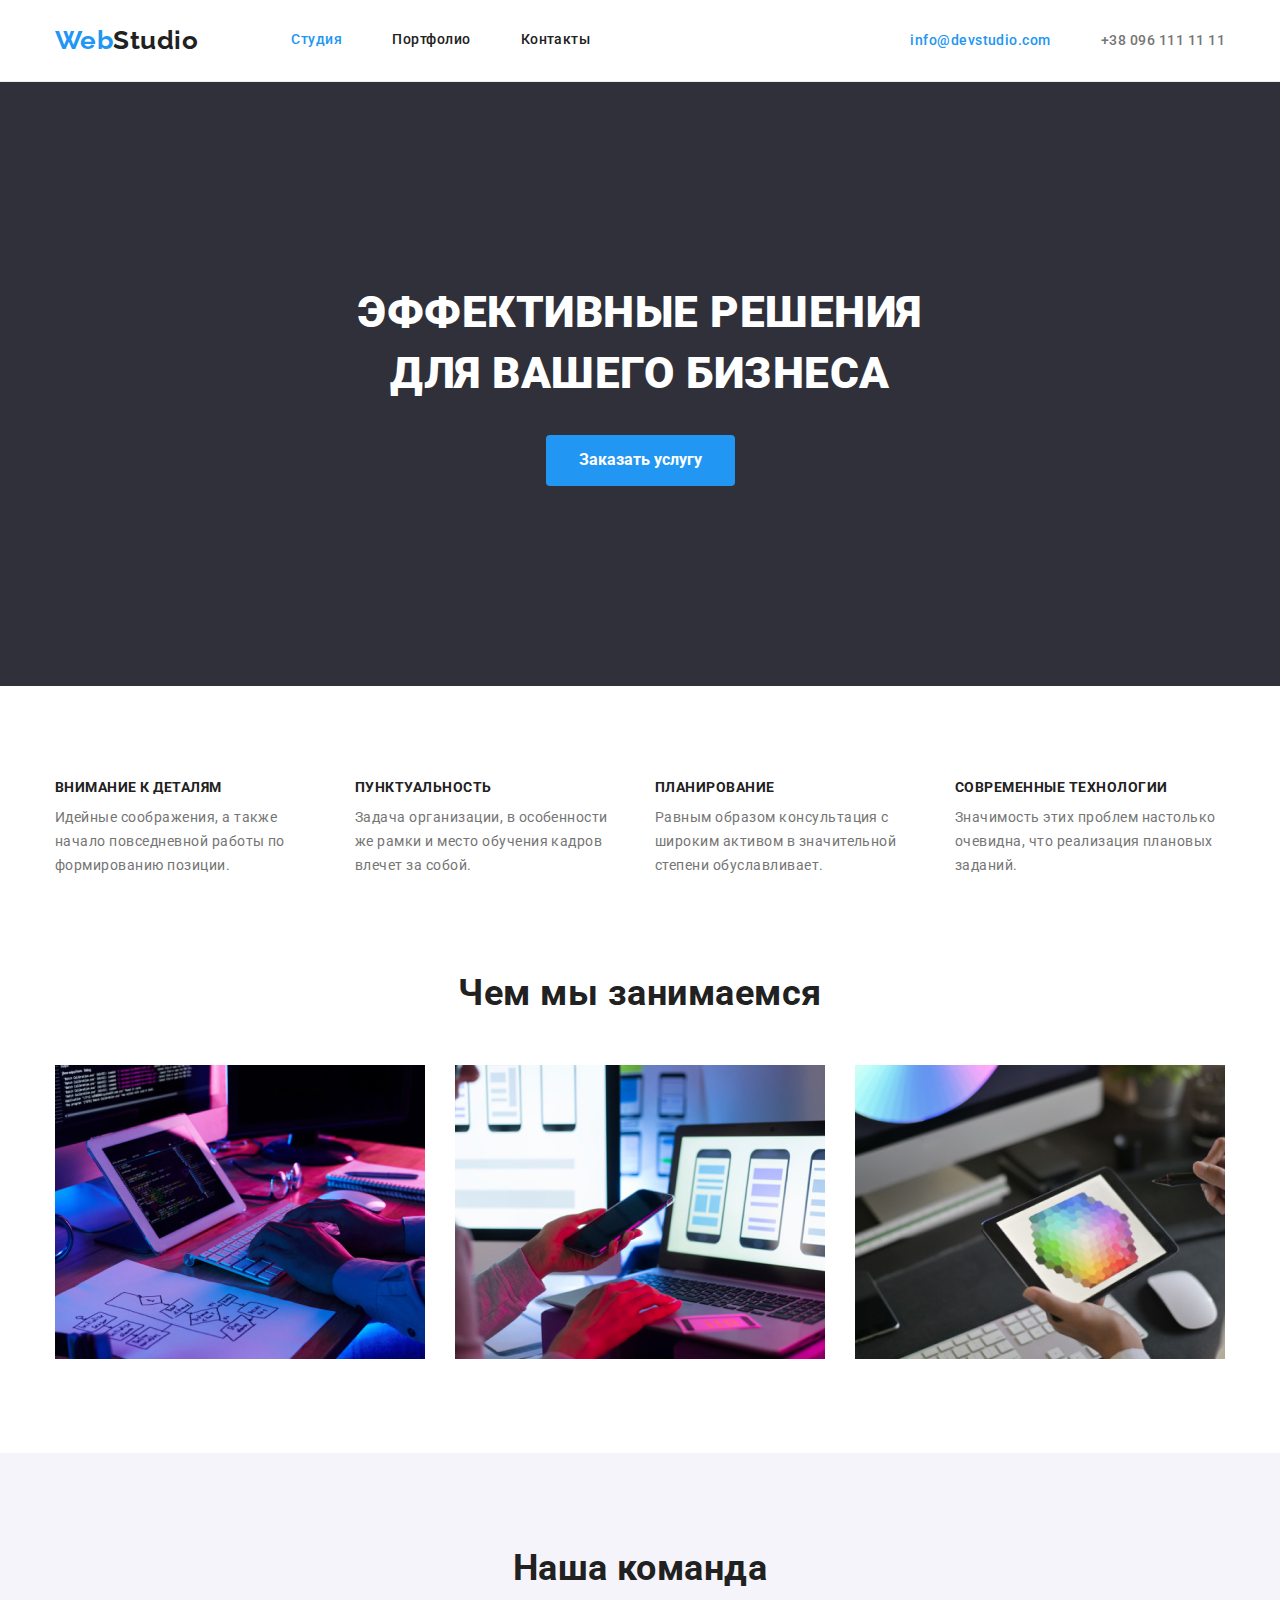
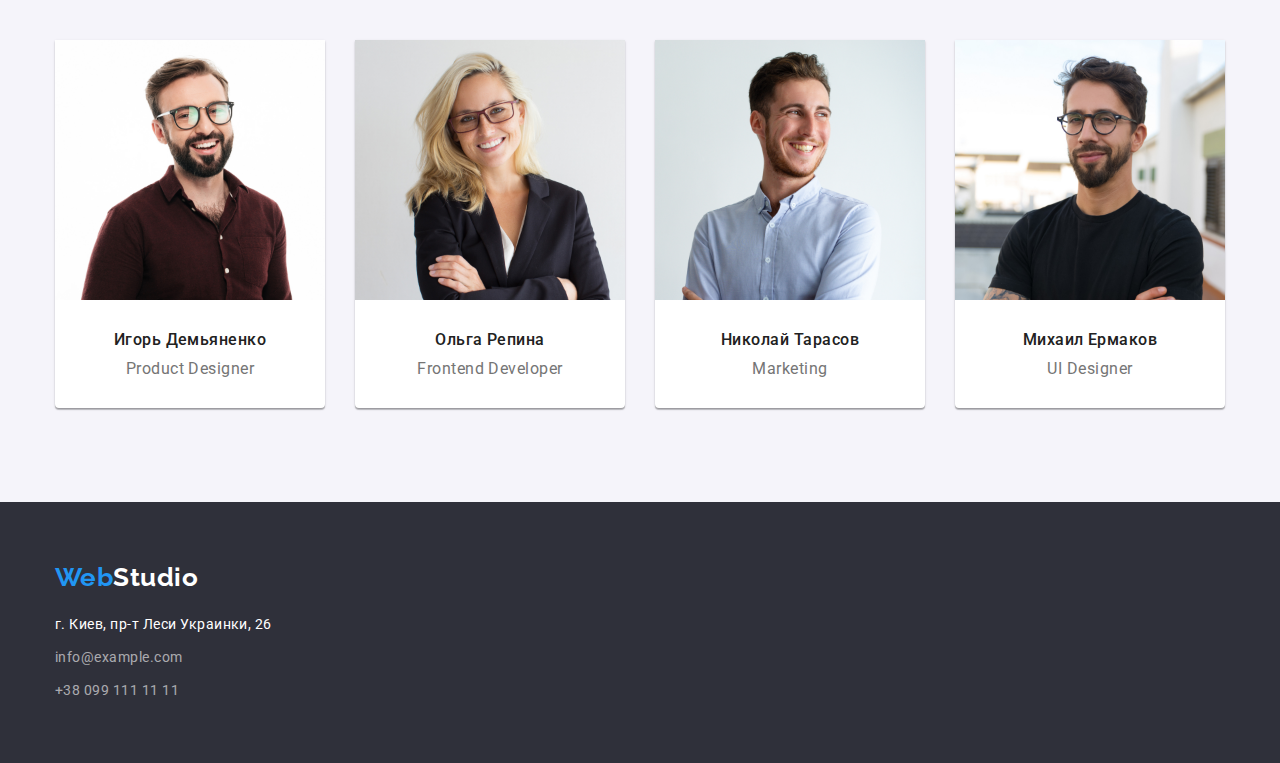
==== index.html @ 90da4854 "дз 4" ====
<!DOCTYPE html>
<html lang="ru">
  <head>
    <meta charset="UTF-8" />
    <meta http-equiv="X-UA-Compatible" content="IE=edge" />
    <meta name="viewport" content="width=device-width, initial-scale=1.0" />
    <title>Document</title>
    <link rel="preconnect" href="https://fonts.googleapis.com" />
    <link rel="preconnect" href="https://fonts.gstatic.com" crossorigin />
    <link
      href="https://fonts.googleapis.com/css2?family=Raleway:wght@700&family=Roboto:wght@400;500;700;900&display=swap"
      rel="stylesheet"
    />
    <link
      rel="stylesheet"
      href="https://cdnjs.cloudflare.com/ajax/libs/modern-normalize/1.1.0/modern-normalize.min.css"
    />

    <link rel="stylesheet" href="./css/styles.css" />
  </head>
  <body>
    <!--Шапка-->
    <header class="page-header">
      <div class="container main-nav">
        <nav class="main-nav">
          <a href="/" class="logo">Web<span class="logo-text">Studio</span></a>
          <ul class="site-nav list">
            <li class="item">
              <a href="" class="link current">Студия</a>
            </li>
            <li class="item">
              <a href="./portfolio.html" class="link">Портфолио</a>
            </li>
            <li class="item">
              <a href="" class="link">Контакты</a>
            </li>
          </ul>
        </nav>
        <ul class="auth-nav list">
          <li class="item">
            <a href="" class="link current">info@devstudio.com</a>
          </li>
          <li class="item"><a href="" class="link">+38 096 111 11 11</a></li>
        </ul>
      </div>
    </header>
    <main>
      <!--Герой-->
      <section class="hero basic">
        <h1 class="hero-title">
          Эффективные решения<br />
          для вашего бизнеса
        </h1>
        <button type="button" class="button ptimary">Заказать услугу</button>
      </section>
      <!--Особенности-->
      <section class="section">
        <div class="container">
          <ul class="feature-list">
            <li class="item">
              <h3 class="title">Внимание к деталям</h3>
              <p class="text">
                Идейные соображения, а также начало повседневной работы по
                формированию позиции.
              </p>
            </li>
            <li class="item">
              <h3 class="title">Пунктуальность</h3>
              <p class="text">
                Задача организации, в особенности же рамки и место обучения
                кадров влечет за собой.
              </p>
            </li>
            <li class="item">
              <h3 class="title">Планирование</h3>
              <p class="text">
                Равным образом консультация с широким активом в значительной
                степени обуславливает.
              </p>
            </li>
            <li class="item">
              <h3 class="title">Современные технологии</h3>
              <p class="text">
                Значимость этих проблем настолько очевидна, что реализация
                плановых заданий.
              </p>
            </li>
          </ul>
        </div>
      </section>
      <!--Чем мы занимаемся-->
      <section class="section-block">
        <div class="container">
          <h2 class="section-title">Чем мы занимаемся</h2>
          <ul class="doing">
            <li class="item">
              <img src="./images/img.jpg" alt="" width="370" />
            </li>
            <li class="item">
              <img src="./images/img1.jpg" alt="" width="370" />
            </li>
            <li class="item">
              <img src="./images/img2.jpg" alt="" width="370" />
            </li>
          </ul>
        </div>
      </section>

      <!--Наша команда-->
      <section class="section second">
        <div class="container">
          <h2 class="section-title">Наша команда</h2>
          <ul class="team-list">
            <li class="item">
              <div class="foto">
                <img
                  src="./images/img3.jpg"
                  alt="Фото партнёра команды"
                  width="270"
                />
                <div class="description">
                  <h3 class="title">Игорь Демьяненко</h3>
                  <p class="text">Product Designer</p>
                </div>
              </div>
            </li>
            <li class="item">
              <div class="foto">
                <img
                  src="./images/img4.jpg"
                  alt="Фото партнёра команды"
                  width="270"
                />
                <div class="description">
                  <h3 class="title">Ольга Репина</h3>
                  <p class="text">Frontend Developer</p>
                </div>
              </div>
            </li>
            <li class="item">
              <div class="foto">
                <img
                  src="./images/img5.jpg"
                  alt="Фото партнёра команды"
                  width="270"
                />
                <div class="description">
                  <h3 class="title">Николай Тарасов</h3>
                  <p class="text">Marketing</p>
                </div>
              </div>
            </li>
            <li class="item">
              <div class="foto">
                <img
                  src="./images/img6.jpg"
                  alt="Фото партнёра команды"
                  width="270"
                />
                <div class="description">
                  <h3 class="title">Михаил Ермаков</h3>
                  <p class="text">UI Designer</p>
                </div>
              </div>
            </li>
          </ul>
        </div>
      </section>
    </main>
    <!--Подвал-->
    <footer class="basement basic">
      <div class="container">
        <a href="/" class="logo">Web<span class="logo-second">Studio</span></a>
        <address class="addres-list">г. Киев, пр-т Леси Украинки, 26</address>

        <address>
          <ul class="contacts-list">
            <li class="item">
              <a href="mailto:info@example.com" class="link"
                >info@example.com</a
              >
            </li>
            <li class="item">
              <a href="tel:+380991111111" class="link">+38 099 111 11 11</a>
            </li>
          </ul>
        </address>
      </div>
    </footer>
  </body>
</html>
---- css/styles.css ----
/* цвет основно текста #212121 */
/* цвет вторичного текста #757575 */
/* акцент #2196F3 */
:root {
  --primary-text-color: #757575;
  --title-text-color: #212121;
  --accent-color: #2196f3;
  --primary-bg-color: #ffffff;
  --second-accent-color: rgba(255, 255, 255, 0.6);
  --secondary-bg-color: #f5f4fa;
}
body {
  background-color: var(--primary-bg-color);
  color: var(--primary-text-color);

  font-family: Roboto, sans-serif;
  letter-spacing: 0.03em;
}
/* Utilities */
ul {
  padding: 0;
  margin: 0;
  list-style: none;
}
.container {
  margin-left: auto;
  margin-right: auto;
  width: 1200px;
  padding-left: 15px;
  padding-right: 15px;
  /* outline: 1px solid tomato; */
}
img {
  display: block;
  max-width: 100%;
  height: auto;
}
.section {
  padding-top: 94px;
  padding-bottom: 94px;
}

.logo {
  color: var(--accent-color);

  font-family: Raleway, sans-serif;
  font-weight: 700;
  font-size: 26px;
  line-height: 1.2;
  text-decoration: none;
}
.logo-text {
  color: var(--title-text-color);
}

/* Page header */
.page-header {
  border-bottom: 1px solid #ececec;
}
/* Main nav */
.main-nav {
  display: flex;
  align-items: center;
}
/* site nav */
.site-nav {
  display: flex;
  margin-left: 93px;
}
.site-nav .item:not(:last-child) {
  margin-right: 50px;
}
.site-nav .link {
  display: block;
  padding-top: 32px;
  padding-bottom: 32px;
  color: var(--title-text-color);

  font-weight: 500;
  font-size: 14px;
  line-height: 1.14;
  text-decoration: none;
}
.site-nav .link:hover,
.site-nav .link:focus {
  color: var(--accent-color);
}
.site-nav .link.current {
  color: var(--accent-color);
}
/* auth nav */
.auth-nav {
  margin-left: auto;
  display: flex;
}
.auth-nav .item:not(:last-child) {
  margin-right: 50px;
}
.auth-nav .link {
  display: block;
  padding-top: 32px;
  padding-bottom: 32px;
  color: var(--primary-text-color);

  font-weight: 500;
  font-size: 14px;
  line-height: 1.2;
  text-decoration: none;
}
.auth-nav .link:hover,
.auth-nav .link:focus {
  color: var(--accent-color);
}
.auth-nav .link.current {
  color: var(--accent-color);
}
/* Hero */
.hero {
  padding-top: 200px;
  padding-bottom: 200px;
  text-align: center;
}
.hero-title {
  margin-top: 0;
  margin-bottom: 30px;
  color: var(--primary-bg-color);

  font-weight: 900;
  font-size: 44px;
  line-height: 1.4;
  text-transform: uppercase;
}
.basic {
  background-color: #2f303a;
}
.second {
  background-color: var(--secondary-bg-color);
}
/* Section */
.section-block {
  padding-top: 0;
  padding-bottom: 94px;
}
.section-title {
  margin-top: 0;
  margin-bottom: 50px;
  color: var(--title-text-color);

  font-weight: 700;
  font-size: 36px;
  line-height: 1.2;
  text-align: center;
}
.doing {
  display: flex;
  flex-wrap: wrap;
  margin-right: -30px;
}
.doing .item {
  flex-basis: calc(100% / 3 - 30px);
  margin-right: 30px;
}
/* Features */
.feature-list {
  display: flex;
  flex-wrap: wrap;
  margin-right: -30px;
}
.feature-list .item {
  flex-basis: calc(100% / 4 - 30px);
  margin-right: 30px;
}
.feature-list .title {
  margin-top: 0;
  margin-bottom: 10px;
  color: var(--title-text-color);

  font-weight: 700;
  font-size: 14px;
  line-height: 1.14;
  text-transform: uppercase;
}
.feature-list .text {
  margin-top: 0;
  margin-bottom: 0;
  font-size: 14px;
  line-height: 1.71;
}
/* Team */
.team-list {
  display: flex;
  flex-wrap: wrap;
  margin-right: -30px;
  text-align: center;
}
.team-list .item {
  flex-basis: calc(100% / 4 - 30px);
  margin-right: 30px;
}
.team-list .title {
  margin-top: 0;
  margin-bottom: 10px;
  color: var(--title-text-color);

  font-weight: 500;
  font-size: 16px;
  line-height: 1.2;
}
.team-list .text {
  margin-top: 0;
  margin-bottom: 0;
  font-size: 16px;
  line-height: 1.2;
}
.description {
  padding: 30px 0;
}
.foto {
  background: #ffffff;
  box-shadow: 0px 1px 3px rgba(0, 0, 0, 0.12), 0px 1px 1px rgba(0, 0, 0, 0.14),
    0px 2px 1px rgba(0, 0, 0, 0.2);
  border-radius: 0px 0px 4px 4px;
}

/* Button */
.button {
  border-radius: 4px;
  padding: 10px 32px;

  color: var(--title-text-color);
  background-color: var(--primary-bg-color);
  text-align: center;
  font-family: inherit;
  border: 1px solid transparent;
}
.button.ptimary {
  background-color: var(--accent-color);
  color: var(--primary-bg-color);

  font-weight: 700;
  font-size: 16px;
  line-height: 1.8;
}
.sections-button .item:not(:last-child) {
  margin-right: 8px;
}
.sections-button {
  display: flex;
  margin-top: 0;
  margin-bottom: 50px;
  justify-content: center;
}
.button-link {
  display: inline-block;
  border-radius: 4px;
  padding: 6px 22px;
  color: var(--title-text-color);

  font-weight: 500;
  font-size: 16px;
  line-height: 1.63;

  font-family: inherit;
  text-align: center;
  border: 1px solid transparent;
}
.button-link:hover,
.button-link:focus {
  color: var(--primary-bg-color);
  background-color: var(--accent-color);
}
.button-link.current {
  background-color: var(--accent-color);
  color: var(--primary-bg-color);
}
.logo-second {
  color: var(--primary-bg-color);
}
/* Contacts */
.addres-list {
  margin-top: 20px;
  color: var(--primary-bg-color);
  font-style: normal;
  font-size: 14px;
  line-height: 1.71;
}
.addres-list:hover,
.addres-list:focus {
  color: var(--accent-color);
}
.contacts-list .item {
  margin-top: 9px;
}
.contacts-list .link {
  /* margin-top: 9px; */
  color: var(--second-accent-color);
  font-style: normal;
  font-size: 14px;
  line-height: 1.71;
  text-decoration: none;
}
.contacts-list .link:hover,
.contacts-list .link:focus {
  color: var(--accent-color);
}
/* Перечень услуг */
.work-list {
  display: flex;
  flex-wrap: wrap;
  margin-right: -30px;
  margin-bottom: -30px;
}
.work-list .item {
  flex-basis: calc(100% / 3 - 30px);
  margin-right: 30px;
  margin-bottom: 30px;
}
.work-list .title {
  margin-top: 0;
  margin-bottom: 4px;
  color: var(--title-text-color);

  font-weight: 700;
  font-size: 18px;
  line-height: 2;
}
.work-list .text {
  margin-top: 0;
  margin-bottom: 0;
  font-size: 16px;
  line-height: 1.88;
}
.content {
  padding: 20px 24px;
}
.card {
  background: #ffffff;
  border: 1px solid #eeeeee;
  box-sizing: border-box;
}
/* Подвал */
.basement {
  padding-top: 60px;
  padding-bottom: 60px;
}
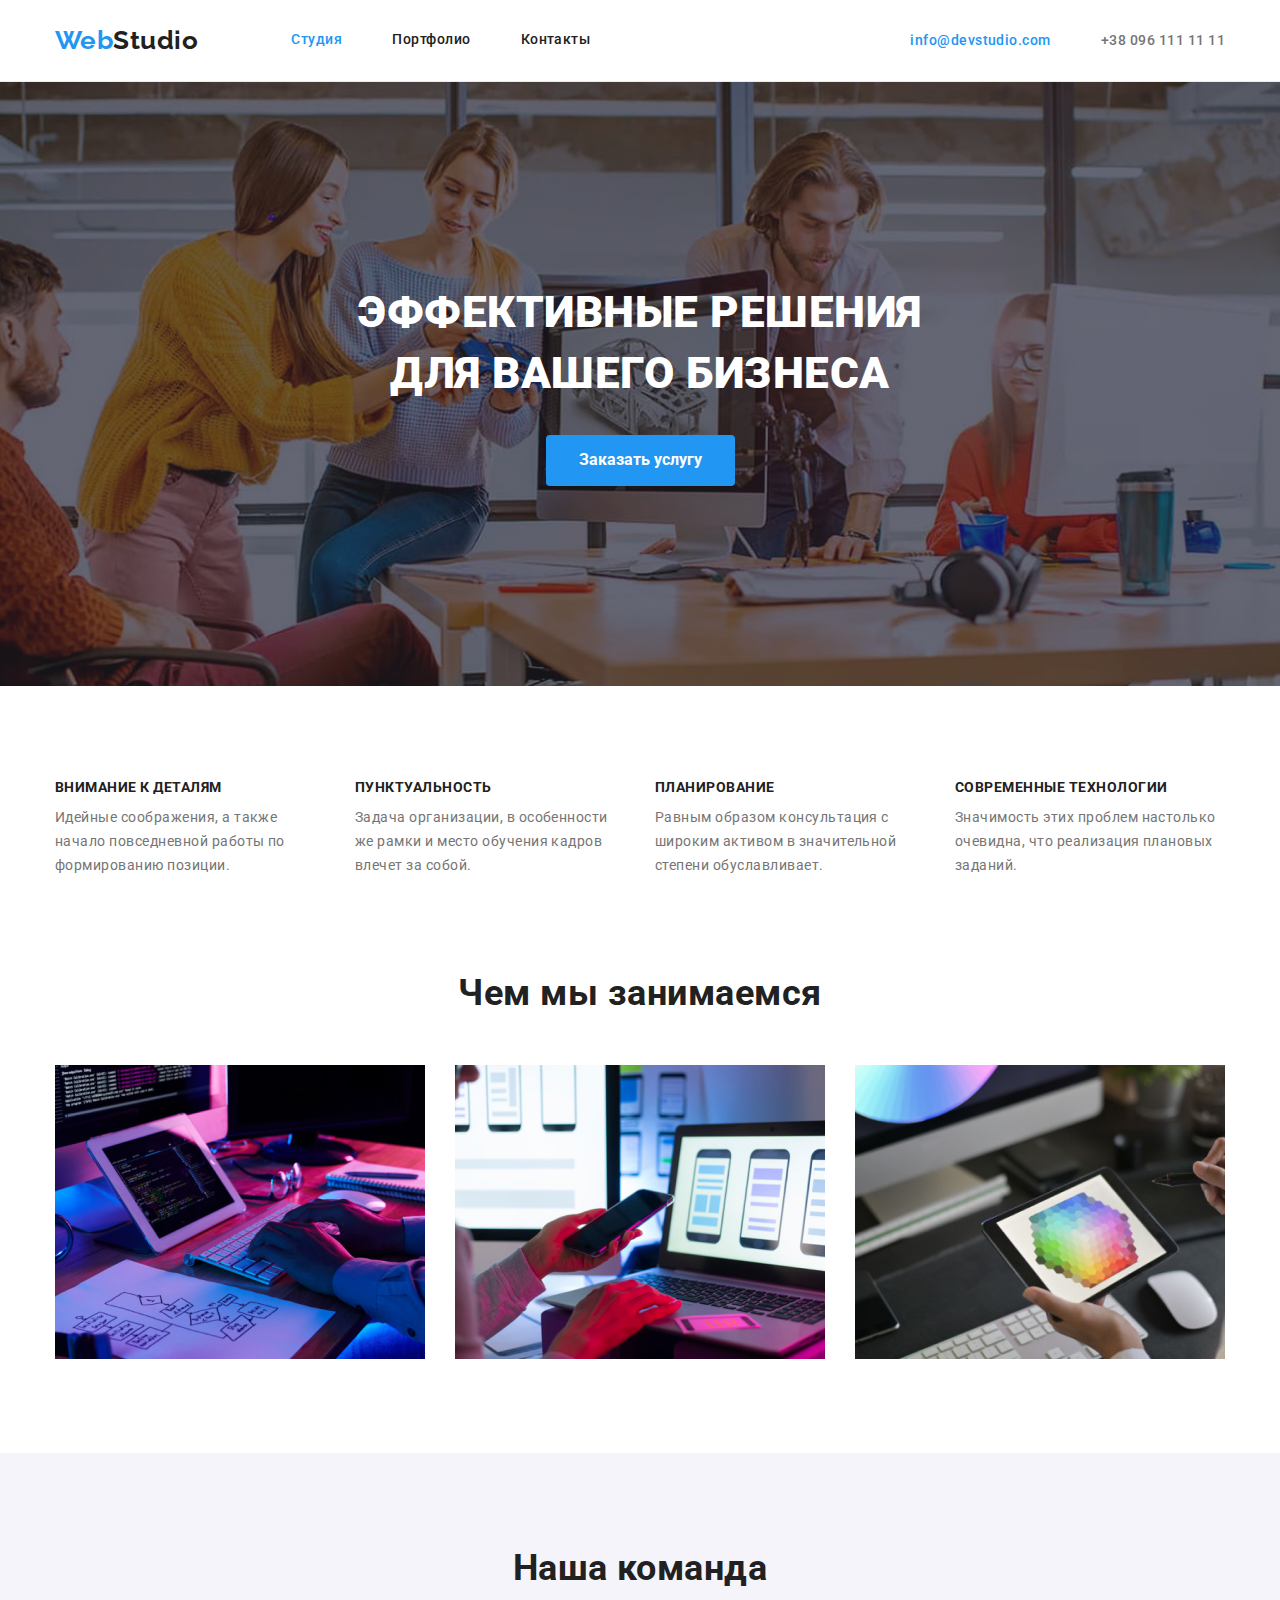
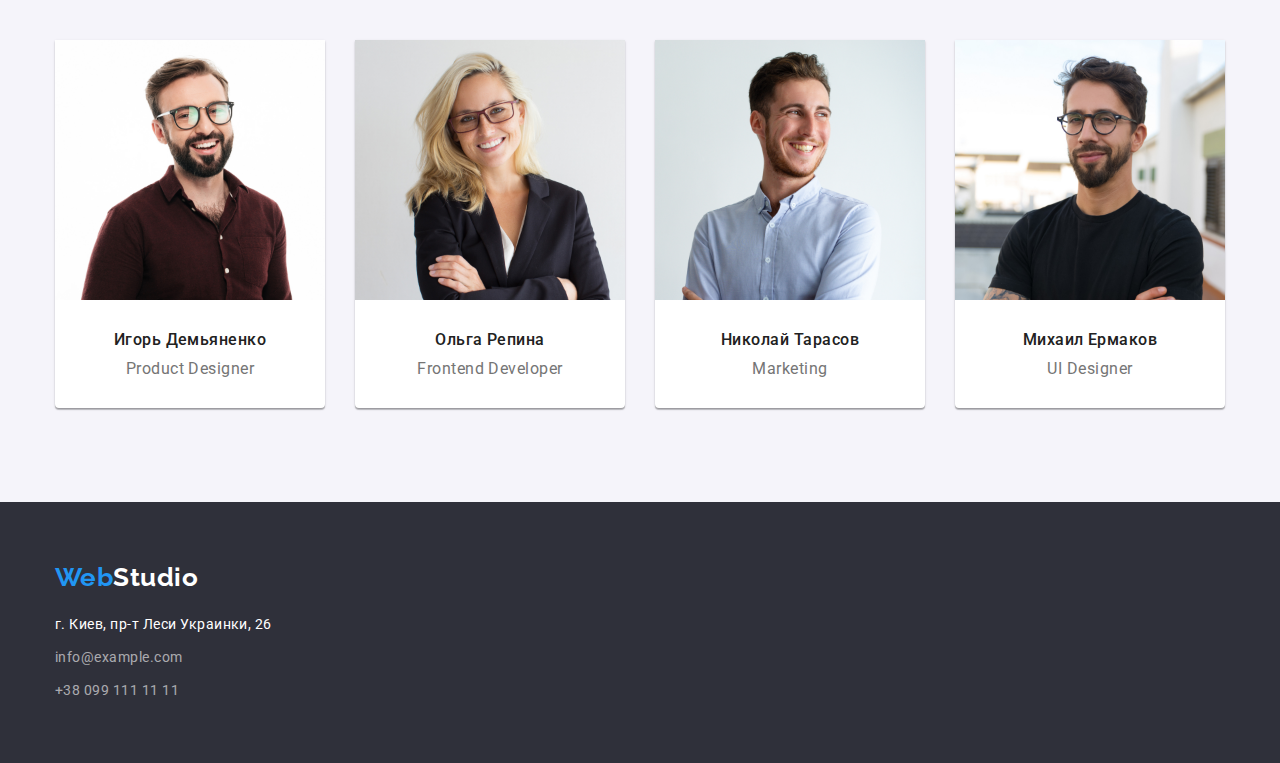
==== commit 18e05533: "добавил фон на героя" ====
--- a/index.html
+++ b/index.html
@@ -46,12 +46,14 @@
     </header>
     <main>
       <!--Герой-->
-      <section class="hero basic">
+      <section class="hero basic overlay">
+        <!-- <div class="overlay"> -->
         <h1 class="hero-title">
           Эффективные решения<br />
           для вашего бизнеса
         </h1>
         <button type="button" class="button ptimary">Заказать услугу</button>
+        <!-- </div> -->
       </section>
       <!--Особенности-->
       <section class="section">
--- a/css/styles.css
+++ b/css/styles.css
@@ -136,6 +136,20 @@
 .second {
   background-color: var(--secondary-bg-color);
 }
+.overlay {
+  max-width: 1600px;
+  margin-left: auto;
+  margin-right: auto;
+  background-image: linear-gradient(
+      to right,
+      rgba(47, 48, 58, 0.4),
+      rgba(47, 48, 58, 0.4)
+    ),
+    url(../images/hero1.jpg);
+  background-repeat: no-repeat;
+  background-position: center;
+  background-size: cover;
+}
 /* Section */
 .section-block {
   padding-top: 0;
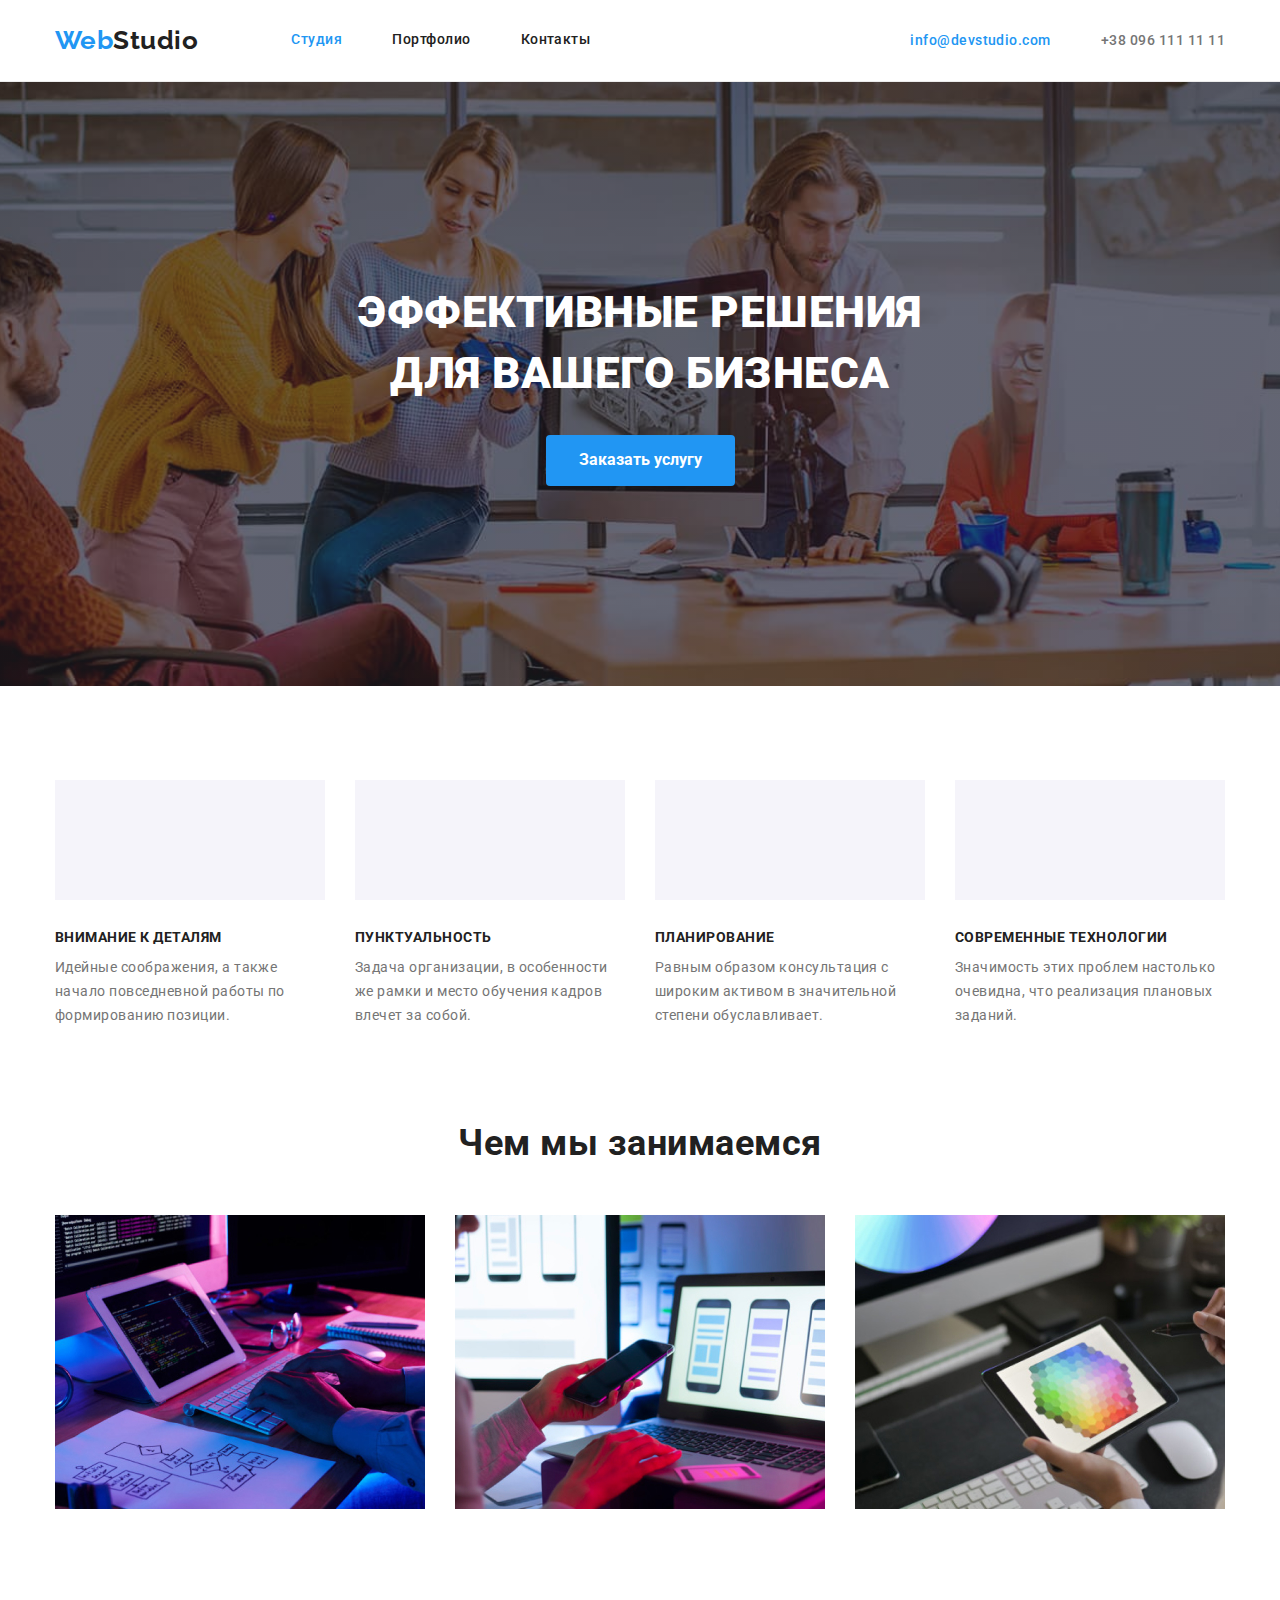
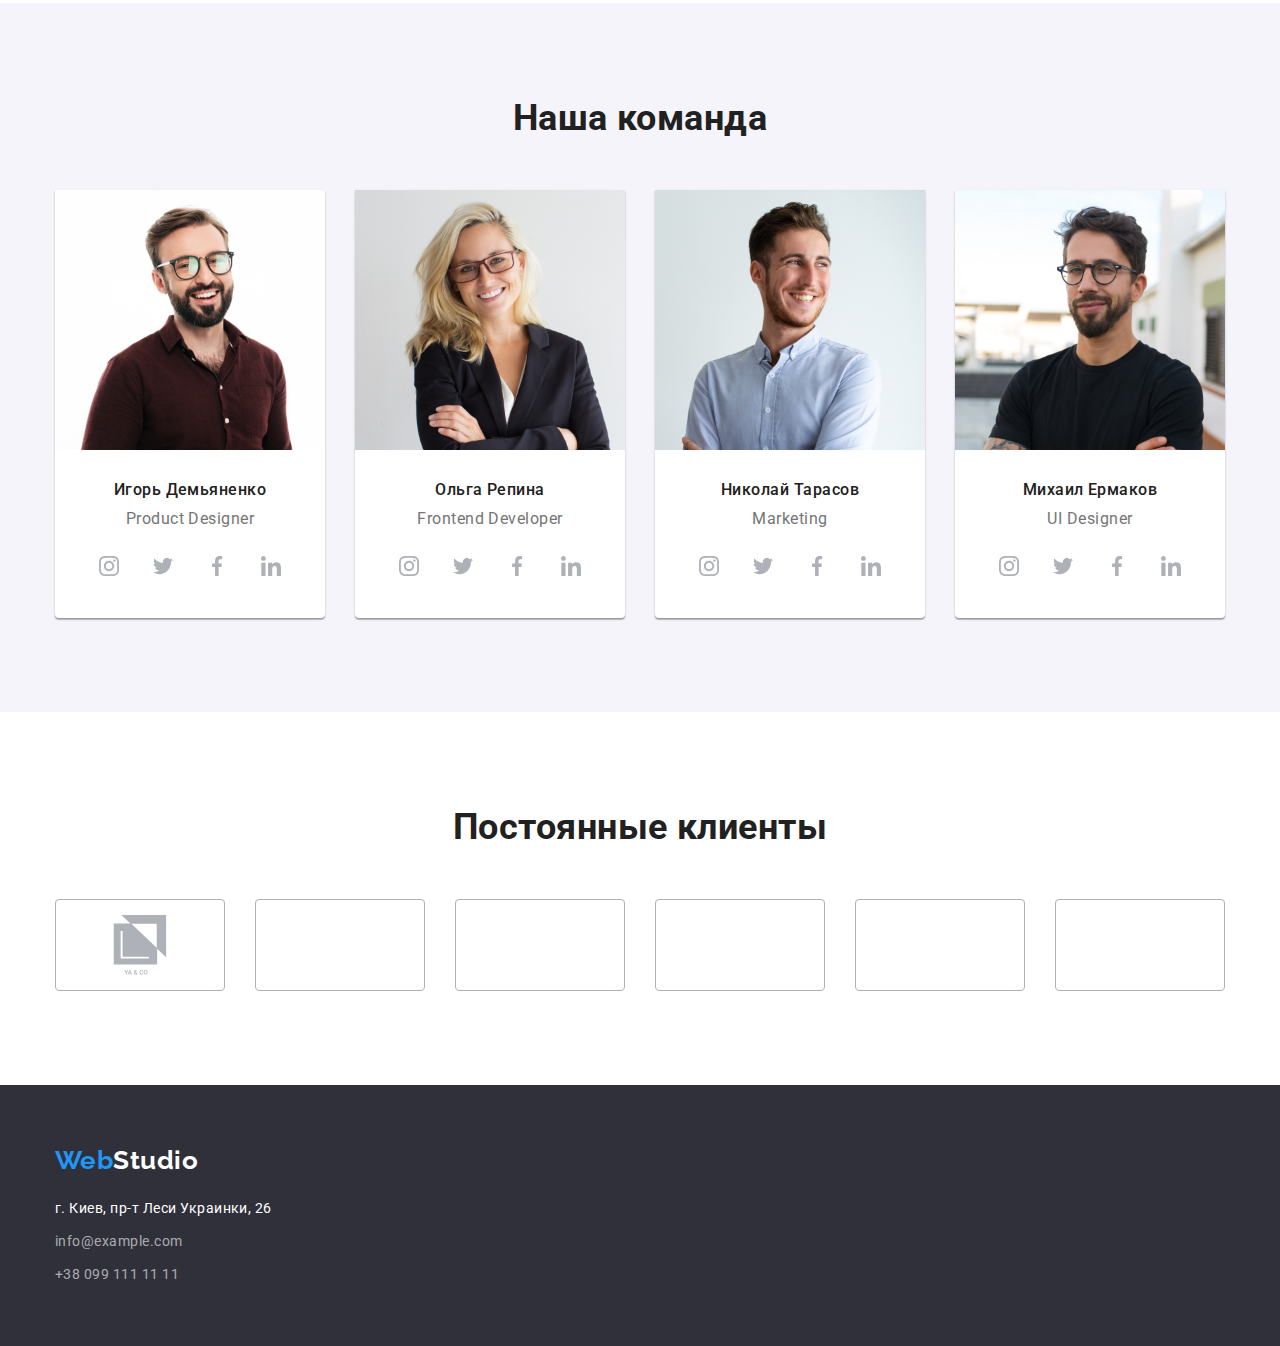
==== commit b1419441: "добавление иконок" ====
--- a/index.html
+++ b/index.html
@@ -123,6 +123,36 @@
                 <div class="description">
                   <h3 class="title">Игорь Демьяненко</h3>
                   <p class="text">Product Designer</p>
+                  <ul class="team-social-list">
+                    <li class="team-social-item">
+                      <a href="" class="team-social-link">
+                        <svg class="team-social-icon" width="20" height="20">
+                          <use href="./images/icons.svg#icon-instagram"></use>
+                        </svg>
+                      </a>
+                    </li>
+                    <li class="team-social-item">
+                      <a href="" class="team-social-link">
+                        <svg class="team-social-icon" width="20" height="20">
+                          <use href="./images/icons.svg#icon-twitter"></use>
+                        </svg>
+                      </a>
+                    </li>
+                    <li class="team-social-item">
+                      <a href="" class="team-social-link">
+                        <svg class="team-social-icon" width="20" height="20">
+                          <use href="./images/icons.svg#icon-facebook"></use>
+                        </svg>
+                      </a>
+                    </li>
+                    <li class="team-social-item">
+                      <a href="" class="team-social-link">
+                        <svg class="team-social-icon" width="20" height="20">
+                          <use href="./images/icons.svg#icon-linkedin"></use>
+                        </svg>
+                      </a>
+                    </li>
+                  </ul>
                 </div>
               </div>
             </li>
@@ -136,6 +166,36 @@
                 <div class="description">
                   <h3 class="title">Ольга Репина</h3>
                   <p class="text">Frontend Developer</p>
+                  <ul class="team-social-list">
+                    <li class="team-social-item">
+                      <a href="" class="team-social-link">
+                        <svg class="team-social-icon" width="20" height="20">
+                          <use href="./images/icons.svg#icon-instagram"></use>
+                        </svg>
+                      </a>
+                    </li>
+                    <li class="team-social-item">
+                      <a href="" class="team-social-link">
+                        <svg class="team-social-icon" width="20" height="20">
+                          <use href="./images/icons.svg#icon-twitter"></use>
+                        </svg>
+                      </a>
+                    </li>
+                    <li class="team-social-item">
+                      <a href="" class="team-social-link">
+                        <svg class="team-social-icon" width="20" height="20">
+                          <use href="./images/icons.svg#icon-facebook"></use>
+                        </svg>
+                      </a>
+                    </li>
+                    <li class="team-social-item">
+                      <a href="" class="team-social-link">
+                        <svg class="team-social-icon" width="20" height="20">
+                          <use href="./images/icons.svg#icon-linkedin"></use>
+                        </svg>
+                      </a>
+                    </li>
+                  </ul>
                 </div>
               </div>
             </li>
@@ -149,6 +209,36 @@
                 <div class="description">
                   <h3 class="title">Николай Тарасов</h3>
                   <p class="text">Marketing</p>
+                  <ul class="team-social-list">
+                    <li class="team-social-item">
+                      <a href="" class="team-social-link">
+                        <svg class="team-social-icon" width="20" height="20">
+                          <use href="./images/icons.svg#icon-instagram"></use>
+                        </svg>
+                      </a>
+                    </li>
+                    <li class="team-social-item">
+                      <a href="" class="team-social-link">
+                        <svg class="team-social-icon" width="20" height="20">
+                          <use href="./images/icons.svg#icon-twitter"></use>
+                        </svg>
+                      </a>
+                    </li>
+                    <li class="team-social-item">
+                      <a href="" class="team-social-link">
+                        <svg class="team-social-icon" width="20" height="20">
+                          <use href="./images/icons.svg#icon-facebook"></use>
+                        </svg>
+                      </a>
+                    </li>
+                    <li class="team-social-item">
+                      <a href="" class="team-social-link">
+                        <svg class="team-social-icon" width="20" height="20">
+                          <use href="./images/icons.svg#icon-linkedin"></use>
+                        </svg>
+                      </a>
+                    </li>
+                  </ul>
                 </div>
               </div>
             </li>
@@ -162,8 +252,68 @@
                 <div class="description">
                   <h3 class="title">Михаил Ермаков</h3>
                   <p class="text">UI Designer</p>
+                  <ul class="team-social-list">
+                    <li class="team-social-item">
+                      <a href="" class="team-social-link">
+                        <svg class="team-social-icon" width="20" height="20">
+                          <use href="./images/icons.svg#icon-instagram"></use>
+                        </svg>
+                      </a>
+                    </li>
+                    <li class="team-social-item">
+                      <a href="" class="team-social-link">
+                        <svg class="team-social-icon" width="20" height="20">
+                          <use href="./images/icons.svg#icon-twitter"></use>
+                        </svg>
+                      </a>
+                    </li>
+                    <li class="team-social-item">
+                      <a href="" class="team-social-link">
+                        <svg class="team-social-icon" width="20" height="20">
+                          <use href="./images/icons.svg#icon-facebook"></use>
+                        </svg>
+                      </a>
+                    </li>
+                    <li class="team-social-item">
+                      <a href="" class="team-social-link">
+                        <svg class="team-social-icon" width="20" height="20">
+                          <use href="./images/icons.svg#icon-linkedin"></use>
+                        </svg>
+                      </a>
+                    </li>
+                  </ul>
                 </div>
               </div>
+            </li>
+          </ul>
+        </div>
+      </section>
+      <!-- Постоянные клиенты -->
+      <section class="section">
+        <div class="container">
+          <h2 class="section-title">Постоянные клиенты</h2>
+          <ul class="section-clients">
+            <li class="section-clients-item">
+              <a href="" class="section-clients-link">
+                <svg class="section-clients-icon" width="106" height="60">
+                  <use href="./images/icons.svg#icon-logo1"></use>
+                </svg>
+              </a>
+            </li>
+            <li class="section-clients-item">
+              <a href="" class="section-clients-link"></a>
+            </li>
+            <li class="section-clients-item">
+              <a href="" class="section-clients-link"></a>
+            </li>
+            <li class="section-clients-item">
+              <a href="" class="section-clients-link"></a>
+            </li>
+            <li class="section-clients-item">
+              <a href="" class="section-clients-link"></a>
+            </li>
+            <li class="section-clients-item">
+              <a href="" class="section-clients-link"></a>
             </li>
           </ul>
         </div>
--- a/css/styles.css
+++ b/css/styles.css
@@ -141,7 +141,6 @@
   margin-left: auto;
   margin-right: auto;
   background-image: linear-gradient(
-      to right,
       rgba(47, 48, 58, 0.4),
       rgba(47, 48, 58, 0.4)
     ),
@@ -184,6 +183,16 @@
   flex-basis: calc(100% / 4 - 30px);
   margin-right: 30px;
 }
+.feature-list .item::before {
+  display: block;
+  content: "";
+  height: 120px;
+  margin-bottom: 30px;
+  background-size: contain;
+  background-repeat: no-repeat;
+  background-position: center;
+  background-color: #f5f4fa;
+}
 .feature-list .title {
   margin-top: 0;
   margin-bottom: 10px;
@@ -225,6 +234,7 @@
   margin-bottom: 0;
   font-size: 16px;
   line-height: 1.2;
+  margin-bottom: 16px;
 }
 .description {
   padding: 30px 0;
@@ -235,6 +245,65 @@
     0px 2px 1px rgba(0, 0, 0, 0.2);
   border-radius: 0px 0px 4px 4px;
 }
+.team-social-list {
+  display: flex;
+  justify-content: center;
+}
+.team-social-item {
+  width: 44px;
+  height: 44px;
+}
+.team-social-item + .team-social-item {
+  margin-left: 10px;
+}
+.team-social-link {
+  width: 100%;
+  height: 100%;
+  border-radius: 50%;
+  display: flex;
+  align-items: center;
+  justify-content: center;
+  background-color: #ffffff;
+  color: #afb1b8;
+}
+.team-social-icon {
+  fill: currentColor;
+}
+.team-social-link:hover,
+.team-social-link:focus {
+  background-color: var(--accent-color);
+  color: #ffffff;
+}
+/* Clients */
+.section-clients {
+  display: flex;
+  flex-wrap: wrap;
+  justify-content: center;
+  margin-right: -30px;
+}
+.section-clients-item {
+  flex-basis: calc(100% / 6 - 30px);
+  margin-right: 30px;
+  height: 92px;
+  border: 1px solid #afb1b8;
+  border-radius: 4px;
+}
+.section-clients-link {
+  width: 100%;
+  height: 100%;
+  display: flex;
+  align-items: center;
+  justify-content: center;
+  color: #afb1b8;
+}
+.section-clients-icon {
+  fill: currentColor;
+}
+.section-clients-link:hover,
+.section-clients-link:focus {
+  background-color: #ffffff;
+  color: var(--accent-color);
+}
 
 /* Button */
 .button {
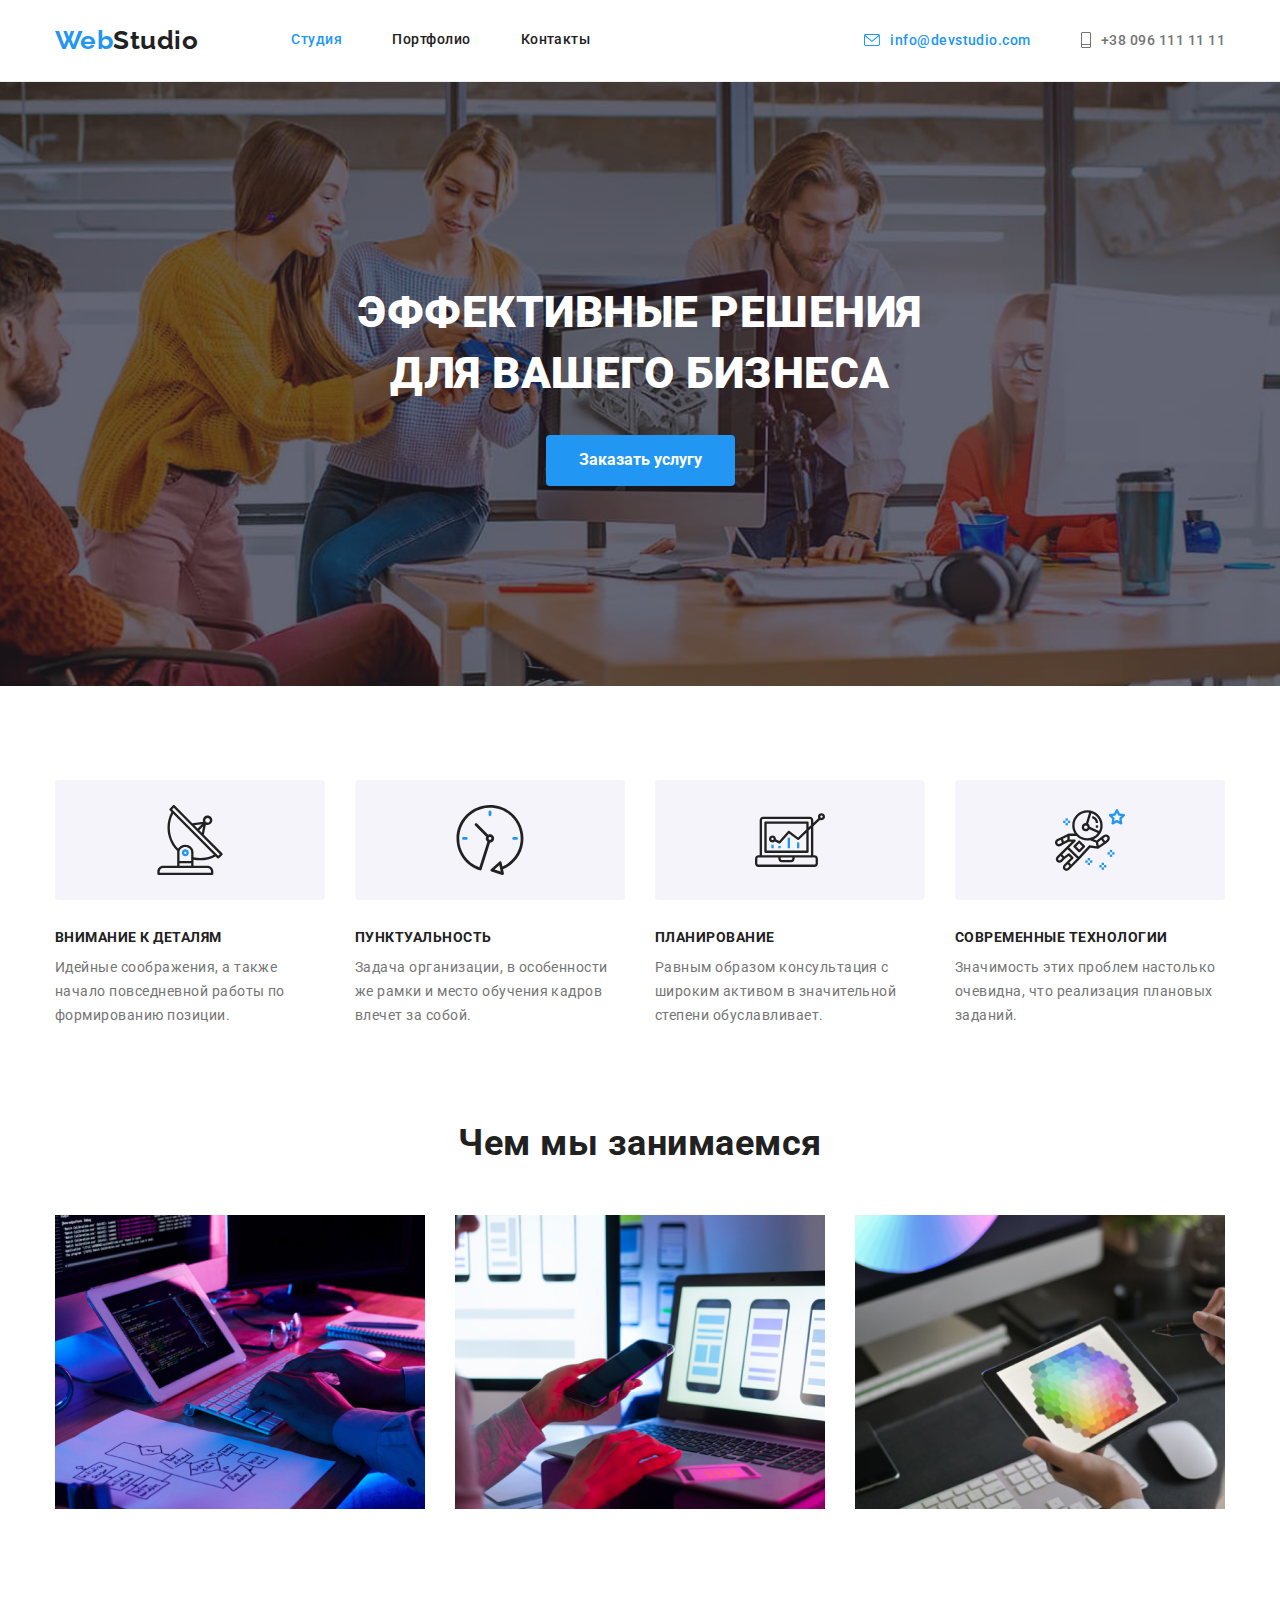
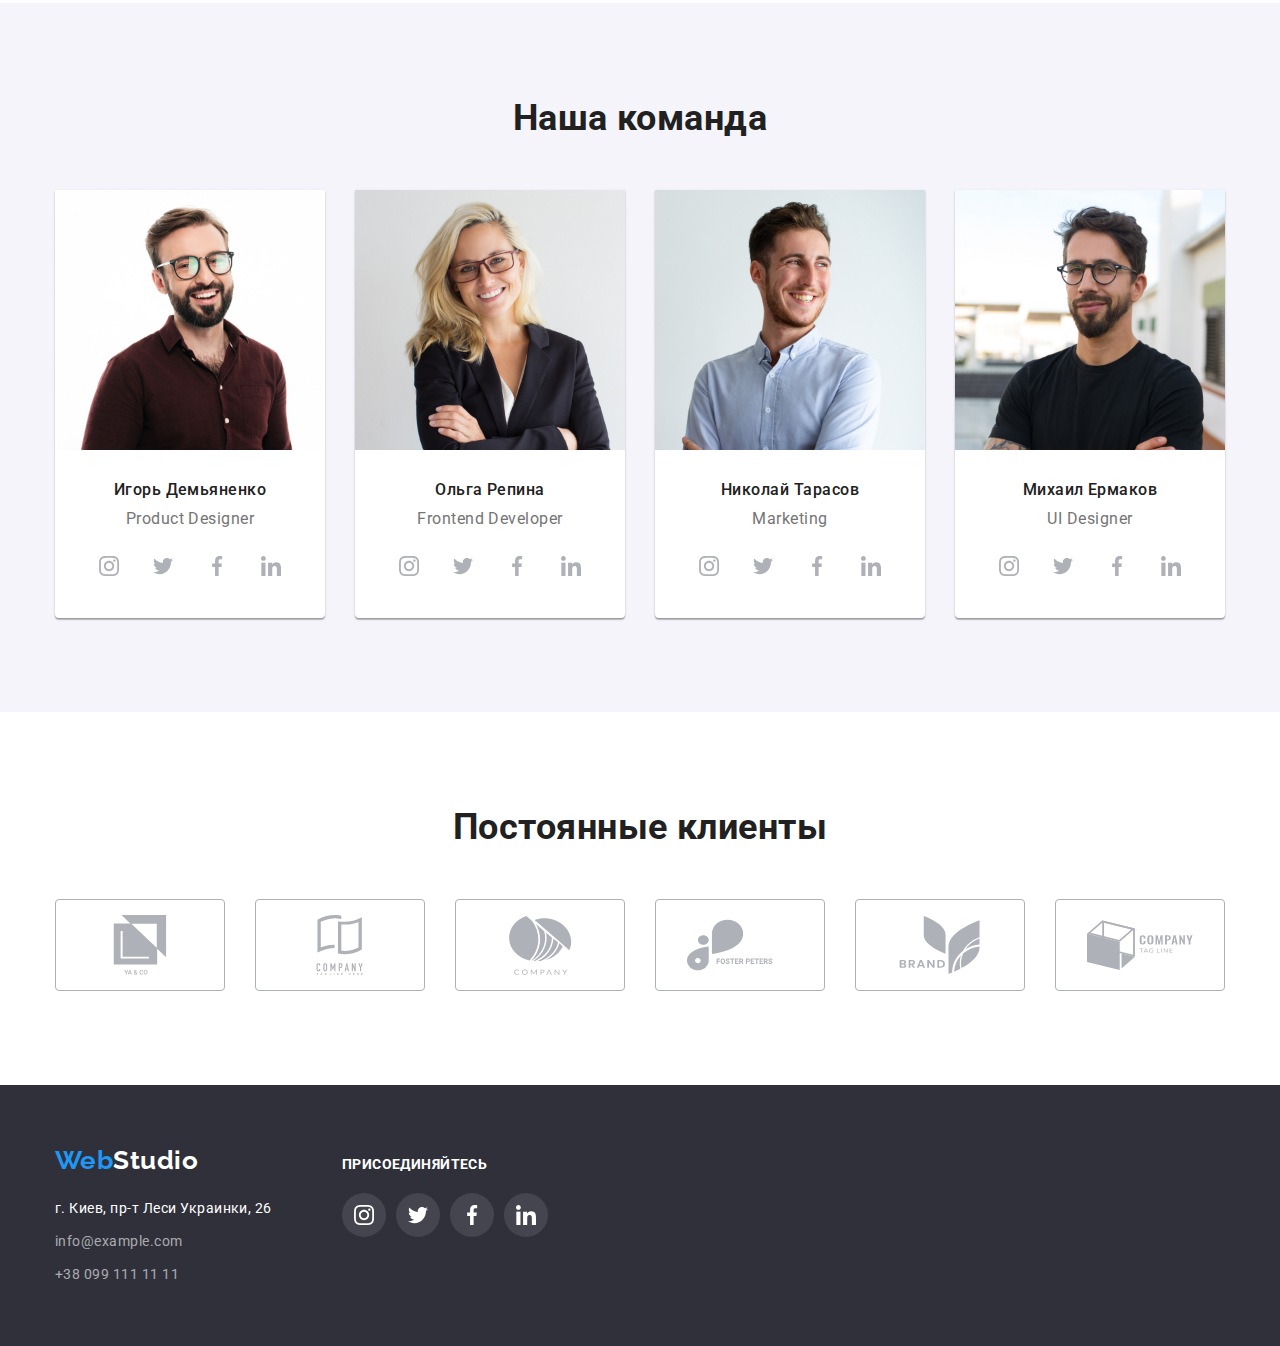
==== commit 998005b1: "размещение иконок через свг спрайт" ====
--- a/index.html
+++ b/index.html
@@ -38,9 +38,21 @@
         </nav>
         <ul class="auth-nav list">
           <li class="item">
-            <a href="" class="link current">info@devstudio.com</a>
+            <a href="mailto:info@devstudio.com" class="link current">
+              <svg class="icon" width="16" height="12">
+                <use href="./images/icons.svg#icon-mail"></use>
+              </svg>
+              info@devstudio.com
+            </a>
           </li>
-          <li class="item"><a href="" class="link">+38 096 111 11 11</a></li>
+          <li class="item">
+            <a href="tel:+38 096 111 11 11" class="link">
+              <svg class="icon" width="10" height="16">
+                <use href="./images/icons.svg#icon-telephone"></use>
+              </svg>
+              +38 096 111 11 11
+            </a>
+          </li>
         </ul>
       </div>
     </header>
@@ -60,6 +72,11 @@
         <div class="container">
           <ul class="feature-list">
             <li class="item">
+              <div class="about">
+                <svg class="icon" width="70" height="70">
+                  <use href="./images/icons.svg#icon-antenna"></use>
+                </svg>
+              </div>
               <h3 class="title">Внимание к деталям</h3>
               <p class="text">
                 Идейные соображения, а также начало повседневной работы по
@@ -67,6 +84,11 @@
               </p>
             </li>
             <li class="item">
+              <div class="about">
+                <svg class="icon" width="70" height="70">
+                  <use href="./images/icons.svg#icon-clock"></use>
+                </svg>
+              </div>
               <h3 class="title">Пунктуальность</h3>
               <p class="text">
                 Задача организации, в особенности же рамки и место обучения
@@ -74,6 +96,11 @@
               </p>
             </li>
             <li class="item">
+              <div class="about">
+                <svg class="icon" width="70" height="70">
+                  <use href="./images/icons.svg#icon-diagram"></use>
+                </svg>
+              </div>
               <h3 class="title">Планирование</h3>
               <p class="text">
                 Равным образом консультация с широким активом в значительной
@@ -81,6 +108,11 @@
               </p>
             </li>
             <li class="item">
+              <div class="about">
+                <svg class="icon" width="70" height="70">
+                  <use href="./images/icons.svg#icon-astronaut"></use>
+                </svg>
+              </div>
               <h3 class="title">Современные технологии</h3>
               <p class="text">
                 Значимость этих проблем настолько очевидна, что реализация
@@ -301,19 +333,39 @@
               </a>
             </li>
             <li class="section-clients-item">
-              <a href="" class="section-clients-link"></a>
-            </li>
-            <li class="section-clients-item">
-              <a href="" class="section-clients-link"></a>
-            </li>
-            <li class="section-clients-item">
-              <a href="" class="section-clients-link"></a>
-            </li>
-            <li class="section-clients-item">
-              <a href="" class="section-clients-link"></a>
-            </li>
-            <li class="section-clients-item">
-              <a href="" class="section-clients-link"></a>
+              <a href="" class="section-clients-link">
+                <svg class="section-clients-icon" width="106" height="60">
+                  <use href="./images/icons.svg#icon-logo2"></use>
+                </svg>
+              </a>
+            </li>
+            <li class="section-clients-item">
+              <a href="" class="section-clients-link">
+                <svg class="section-clients-icon" width="106" height="60">
+                  <use href="./images/icons.svg#icon-logo3"></use>
+                </svg>
+              </a>
+            </li>
+            <li class="section-clients-item">
+              <a href="" class="section-clients-link">
+                <svg class="section-clients-icon" width="106" height="60">
+                  <use href="./images/icons.svg#icon-logo4"></use>
+                </svg>
+              </a>
+            </li>
+            <li class="section-clients-item">
+              <a href="" class="section-clients-link">
+                <svg class="section-clients-icon" width="106" height="60">
+                  <use href="./images/icons.svg#icon-logo5"></use>
+                </svg>
+              </a>
+            </li>
+            <li class="section-clients-item">
+              <a href="" class="section-clients-link">
+                <svg class="section-clients-icon" width="106" height="60">
+                  <use href="./images/icons.svg#icon-logo6"></use>
+                </svg>
+              </a>
             </li>
           </ul>
         </div>
@@ -322,21 +374,62 @@
     <!--Подвал-->
     <footer class="basement basic">
       <div class="container">
-        <a href="/" class="logo">Web<span class="logo-second">Studio</span></a>
-        <address class="addres-list">г. Киев, пр-т Леси Украинки, 26</address>
+        <div class="footer-other">
+          <div class="adress-other">
+            <a href="/" class="logo"
+              >Web<span class="logo-second">Studio</span></a
+            >
+            <address class="addres-list">
+              г. Киев, пр-т Леси Украинки, 26
+            </address>
 
-        <address>
-          <ul class="contacts-list">
-            <li class="item">
-              <a href="mailto:info@example.com" class="link"
-                >info@example.com</a
-              >
-            </li>
-            <li class="item">
-              <a href="tel:+380991111111" class="link">+38 099 111 11 11</a>
-            </li>
-          </ul>
-        </address>
+            <address>
+              <ul class="contacts-list">
+                <li class="item">
+                  <a href="mailto:info@example.com" class="link"
+                    >info@example.com</a
+                  >
+                </li>
+                <li class="item">
+                  <a href="tel:+380991111111" class="link">+38 099 111 11 11</a>
+                </li>
+              </ul>
+            </address>
+          </div>
+          <div class="second-other">
+            <h2 class="second-title">Присоединяйтесь</h2>
+            <ul class="second-social-list">
+              <li class="second-social-item">
+                <a href="" class="second-social-link">
+                  <svg class="second-social-icon" width="20" height="20">
+                    <use href="./images/icons.svg#icon-instagram"></use>
+                  </svg>
+                </a>
+              </li>
+              <li class="second-social-item">
+                <a href="" class="second-social-link">
+                  <svg class="second-social-icon" width="20" height="20">
+                    <use href="./images/icons.svg#icon-twitter"></use>
+                  </svg>
+                </a>
+              </li>
+              <li class="second-social-item">
+                <a href="" class="second-social-link">
+                  <svg class="second-social-icon" width="20" height="20">
+                    <use href="./images/icons.svg#icon-facebook"></use>
+                  </svg>
+                </a>
+              </li>
+              <li class="second-social-item">
+                <a href="" class="second-social-link">
+                  <svg class="second-social-icon" width="20" height="20">
+                    <use href="./images/icons.svg#icon-linkedin"></use>
+                  </svg>
+                </a>
+              </li>
+            </ul>
+          </div>
+        </div>
       </div>
     </footer>
   </body>
--- a/css/styles.css
+++ b/css/styles.css
@@ -97,7 +97,9 @@
   margin-right: 50px;
 }
 .auth-nav .link {
-  display: block;
+  display: flex;
+  align-items: center;
+  justify-content: center;
   padding-top: 32px;
   padding-bottom: 32px;
   color: var(--primary-text-color);
@@ -107,6 +109,10 @@
   line-height: 1.2;
   text-decoration: none;
 }
+.auth-nav .icon {
+  fill: currentColor;
+  margin-right: 10px;
+}
 .auth-nav .link:hover,
 .auth-nav .link:focus {
   color: var(--accent-color);
@@ -114,6 +120,7 @@
 .auth-nav .link.current {
   color: var(--accent-color);
 }
+
 /* Hero */
 .hero {
   padding-top: 200px;
@@ -183,15 +190,20 @@
   flex-basis: calc(100% / 4 - 30px);
   margin-right: 30px;
 }
-.feature-list .item::before {
-  display: block;
-  content: "";
+.feature-list .about {
+  display: flex;
+  align-items: center;
+  justify-content: center;
+  width: 270px;
   height: 120px;
   margin-bottom: 30px;
-  background-size: contain;
-  background-repeat: no-repeat;
-  background-position: center;
   background-color: #f5f4fa;
+  border-radius: 4px;
+}
+.feature-list .icon {
+  display: flex;
+  align-items: center;
+  justify-content: center;
 }
 .feature-list .title {
   margin-top: 0;
@@ -277,16 +289,14 @@
 /* Clients */
 .section-clients {
   display: flex;
-  flex-wrap: wrap;
-  justify-content: center;
-  margin-right: -30px;
+  justify-content: center;
 }
 .section-clients-item {
-  flex-basis: calc(100% / 6 - 30px);
-  margin-right: 30px;
+  width: 170px;
   height: 92px;
-  border: 1px solid #afb1b8;
-  border-radius: 4px;
+}
+.section-clients-item + .section-clients-item {
+  margin-left: 30px;
 }
 .section-clients-link {
   width: 100%;
@@ -294,6 +304,8 @@
   display: flex;
   align-items: center;
   justify-content: center;
+  border: 1px solid #afb1b8;
+  border-radius: 4px;
   color: #afb1b8;
 }
 .section-clients-icon {
@@ -303,6 +315,7 @@
 .section-clients-link:focus {
   background-color: #ffffff;
   color: var(--accent-color);
+  border: 1px solid var(--accent-color);
 }
 
 /* Button */
@@ -351,6 +364,8 @@
 .button-link:focus {
   color: var(--primary-bg-color);
   background-color: var(--accent-color);
+  box-shadow: 0px 3px 1px rgba(0, 0, 0, 0.1), 0px 1px 2px rgba(0, 0, 0, 0.08),
+    0px 2px 2px rgba(0, 0, 0, 0.12);
 }
 .button-link.current {
   background-color: var(--accent-color);
@@ -421,8 +436,58 @@
   border: 1px solid #eeeeee;
   box-sizing: border-box;
 }
+.work-list .card:hover {
+  box-shadow: 0px 1px 1px rgba(0, 0, 0, 0.12), 0px 4px 4px rgba(0, 0, 0, 0.06),
+    1px 4px 6px rgba(0, 0, 0, 0.16);
+}
 /* Подвал */
 .basement {
   padding-top: 60px;
   padding-bottom: 60px;
 }
+.second-title {
+  display: flex;
+  font-weight: 700;
+  font-size: 14px;
+  line-height: 1.14;
+  letter-spacing: 0.03em;
+  text-transform: uppercase;
+  color: var(--primary-bg-color);
+  margin-bottom: 20px;
+}
+.footer-other {
+  display: flex;
+  align-items: baseline;
+}
+.adress-other {
+  margin-right: 70px;
+}
+
+.second-social-list {
+  display: flex;
+}
+.second-social-item {
+  width: 44px;
+  height: 44px;
+}
+.second-social-item + .second-social-item {
+  margin-left: 10px;
+}
+.second-social-link {
+  width: 100%;
+  height: 100%;
+  border-radius: 50%;
+  display: flex;
+  align-items: center;
+  justify-content: center;
+  background-color: rgba(255, 255, 255, 0.1);
+  color: #ffffff;
+}
+.second-social-icon {
+  fill: currentColor;
+}
+.second-social-link:hover,
+.second-social-link:focus {
+  background-color: var(--accent-color);
+  color: #ffffff;
+}
